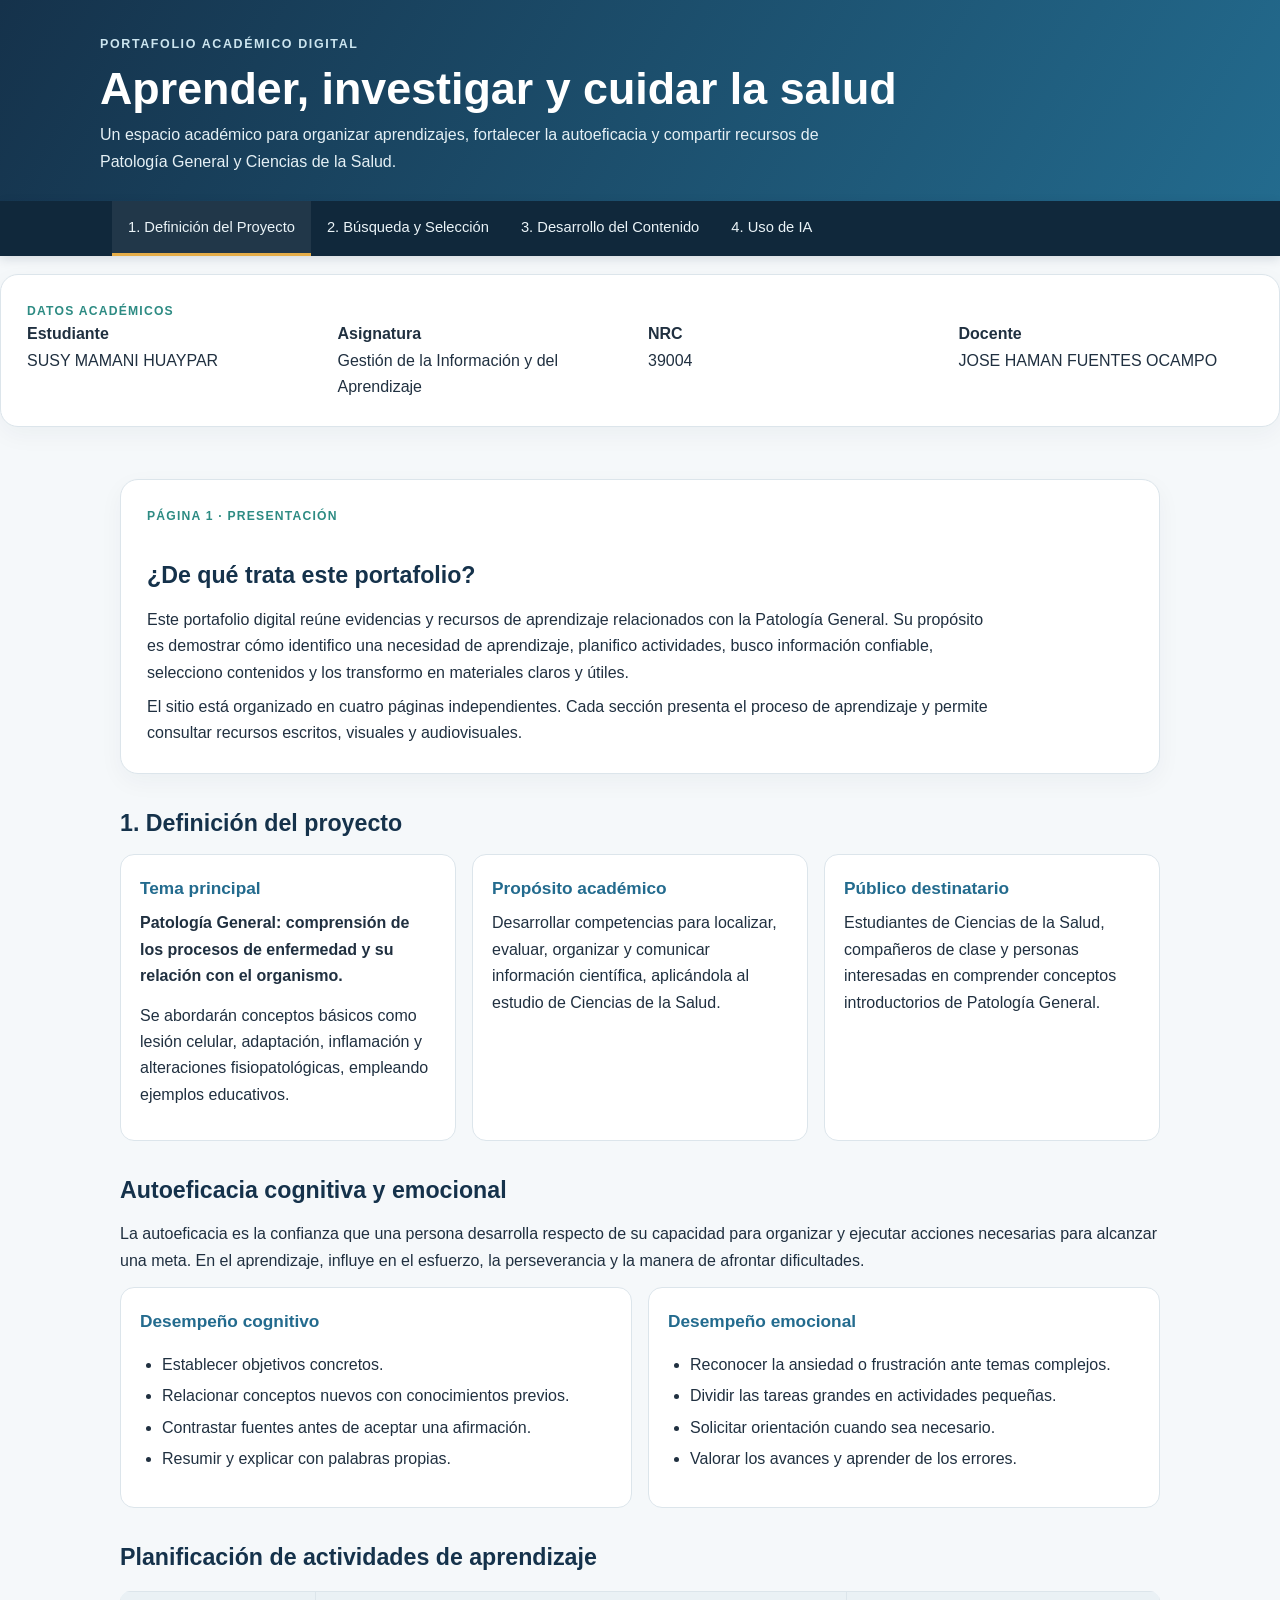
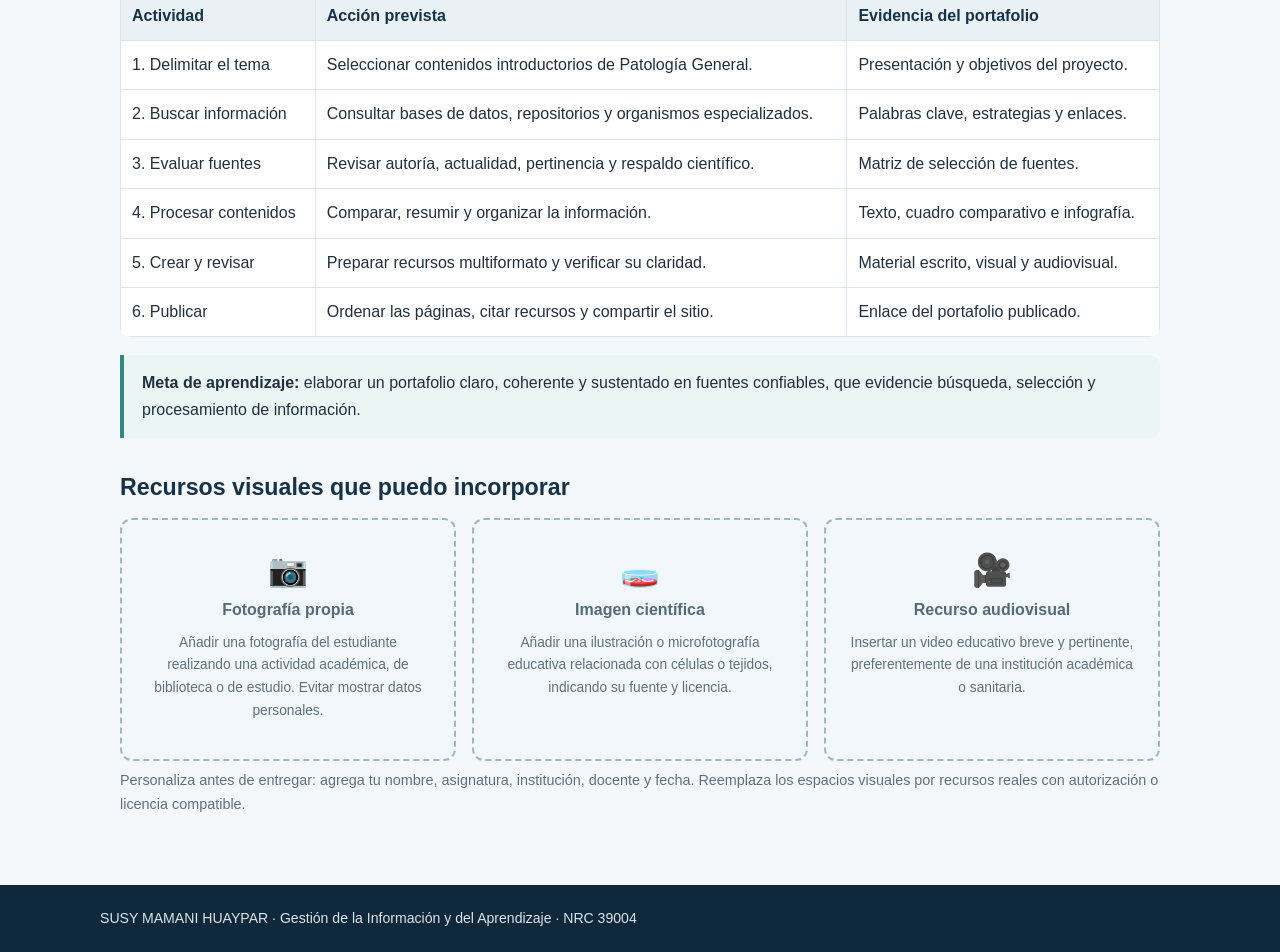
==== index.html @ 29aedaf9 "Add files via upload" ====
<!doctype html>
<html lang="es"><head><meta charset="utf-8"><meta name="viewport" content="width=device-width, initial-scale=1">
<title>Definición del Proyecto | Portafolio Digital</title><link rel="stylesheet" href="estilos.css"></head><body>
<header><div class="header-inner"><div class="kicker">Portafolio académico digital</div><h1>Aprender, investigar y cuidar la salud</h1>
<p class="subtitle">Un espacio académico para organizar aprendizajes, fortalecer la autoeficacia y compartir recursos de Patología General y Ciencias de la Salud.</p></div></header>
<nav><div class="nav-inner"><a class="active" href="index.html">1. Definición del Proyecto</a><a href="busqueda.html">2. Búsqueda y Selección</a><a href="desarrollo.html">3. Desarrollo del Contenido</a><a href="ia.html">4. Uso de IA</a></div></nav>
<section class="hero" style="margin-top:18px"><div class="eyebrow">Datos académicos</div><div class="grid"><div><strong>Estudiante</strong><br>SUSY MAMANI HUAYPAR</div><div><strong>Asignatura</strong><br>Gestión de la Información y del Aprendizaje</div><div><strong>NRC</strong><br>39004</div><div><strong>Docente</strong><br>JOSE HAMAN FUENTES OCAMPO</div></div></section>

<main>
<section class="hero"><div class="eyebrow">Página 1 · Presentación</div><h2>¿De qué trata este portafolio?</h2>
<p>Este portafolio digital reúne evidencias y recursos de aprendizaje relacionados con la Patología General. Su propósito es demostrar cómo identifico una necesidad de aprendizaje, planifico actividades, busco información confiable, selecciono contenidos y los transformo en materiales claros y útiles.</p>
<p>El sitio está organizado en cuatro páginas independientes. Cada sección presenta el proceso de aprendizaje y permite consultar recursos escritos, visuales y audiovisuales.</p></section>
<h2>1. Definición del proyecto</h2>
<div class="grid">
<div class="card"><h3>Tema principal</h3><p><strong>Patología General: comprensión de los procesos de enfermedad y su relación con el organismo.</strong></p><p>Se abordarán conceptos básicos como lesión celular, adaptación, inflamación y alteraciones fisiopatológicas, empleando ejemplos educativos.</p></div>
<div class="card"><h3>Propósito académico</h3><p>Desarrollar competencias para localizar, evaluar, organizar y comunicar información científica, aplicándola al estudio de Ciencias de la Salud.</p></div>
<div class="card"><h3>Público destinatario</h3><p>Estudiantes de Ciencias de la Salud, compañeros de clase y personas interesadas en comprender conceptos introductorios de Patología General.</p></div>
</div>
<h2>Autoeficacia cognitiva y emocional</h2>
<p>La autoeficacia es la confianza que una persona desarrolla respecto de su capacidad para organizar y ejecutar acciones necesarias para alcanzar una meta. En el aprendizaje, influye en el esfuerzo, la perseverancia y la manera de afrontar dificultades.</p>
<div class="grid">
<div class="card"><h3>Desempeño cognitivo</h3><ul><li>Establecer objetivos concretos.</li><li>Relacionar conceptos nuevos con conocimientos previos.</li><li>Contrastar fuentes antes de aceptar una afirmación.</li><li>Resumir y explicar con palabras propias.</li></ul></div>
<div class="card"><h3>Desempeño emocional</h3><ul><li>Reconocer la ansiedad o frustración ante temas complejos.</li><li>Dividir las tareas grandes en actividades pequeñas.</li><li>Solicitar orientación cuando sea necesario.</li><li>Valorar los avances y aprender de los errores.</li></ul></div>
</div>
<h2>Planificación de actividades de aprendizaje</h2>
<table><thead><tr><th>Actividad</th><th>Acción prevista</th><th>Evidencia del portafolio</th></tr></thead><tbody>
<tr><td>1. Delimitar el tema</td><td>Seleccionar contenidos introductorios de Patología General.</td><td>Presentación y objetivos del proyecto.</td></tr>
<tr><td>2. Buscar información</td><td>Consultar bases de datos, repositorios y organismos especializados.</td><td>Palabras clave, estrategias y enlaces.</td></tr>
<tr><td>3. Evaluar fuentes</td><td>Revisar autoría, actualidad, pertinencia y respaldo científico.</td><td>Matriz de selección de fuentes.</td></tr>
<tr><td>4. Procesar contenidos</td><td>Comparar, resumir y organizar la información.</td><td>Texto, cuadro comparativo e infografía.</td></tr>
<tr><td>5. Crear y revisar</td><td>Preparar recursos multiformato y verificar su claridad.</td><td>Material escrito, visual y audiovisual.</td></tr>
<tr><td>6. Publicar</td><td>Ordenar las páginas, citar recursos y compartir el sitio.</td><td>Enlace del portafolio publicado.</td></tr>
</tbody></table>
<div class="callout"><strong>Meta de aprendizaje:</strong> elaborar un portafolio claro, coherente y sustentado en fuentes confiables, que evidencie búsqueda, selección y procesamiento de información.</div>
<h2>Recursos visuales que puedo incorporar</h2>
<div class="grid">
<div class="media-placeholder"><span class="symbol">📷</span><strong>Fotografía propia</strong><p class="caption">Añadir una fotografía del estudiante realizando una actividad académica, de biblioteca o de estudio. Evitar mostrar datos personales.</p></div>
<div class="media-placeholder"><span class="symbol">🧫</span><strong>Imagen científica</strong><p class="caption">Añadir una ilustración o microfotografía educativa relacionada con células o tejidos, indicando su fuente y licencia.</p></div>
<div class="media-placeholder"><span class="symbol">🎥</span><strong>Recurso audiovisual</strong><p class="caption">Insertar un video educativo breve y pertinente, preferentemente de una institución académica o sanitaria.</p></div>
</div>
<p class="small">Personaliza antes de entregar: agrega tu nombre, asignatura, institución, docente y fecha. Reemplaza los espacios visuales por recursos reales con autorización o licencia compatible.</p>
</main><footer><div class="footer-inner">SUSY MAMANI HUAYPAR · Gestión de la Información y del Aprendizaje · NRC 39004</div></footer></body></html>
---- estilos.css ----
:root{
  --navy:#15324b; --blue:#236b8e; --teal:#2d8b83; --ink:#203040;
  --muted:#5f7180; --paper:#f5f8fa; --line:#dce5eb; --white:#fff;
  --gold:#e5ad48;
}
*{box-sizing:border-box}
body{margin:0;font-family:Arial,Helvetica,sans-serif;color:var(--ink);background:var(--paper);line-height:1.65}
header{background:linear-gradient(120deg,var(--navy),var(--blue));color:white;padding:34px 20px 26px}
.header-inner,main,.footer-inner{max-width:1080px;margin:auto}
.kicker{font-size:.78rem;letter-spacing:.13em;text-transform:uppercase;color:#cce5ef;font-weight:bold}
h1{font-size:clamp(1.9rem,4vw,2.8rem);line-height:1.15;margin:8px 0}
.subtitle{max-width:760px;color:#e5f0f5;margin:8px 0 0}
nav{background:#10283b;position:sticky;top:0;z-index:5;box-shadow:0 3px 10px #10283b22}
.nav-inner{max-width:1080px;margin:auto;display:flex;flex-wrap:wrap;padding:0 12px}
nav a{color:#eaf3f7;text-decoration:none;padding:14px 16px;font-size:.92rem;border-bottom:3px solid transparent}
nav a:hover,nav a.active{background:#ffffff12;border-bottom-color:var(--gold)}
main{padding:30px 20px 55px}
.hero{background:white;border:1px solid var(--line);border-radius:18px;padding:26px;margin-bottom:22px;box-shadow:0 8px 24px #17354a0b}
.hero p{max-width:850px;margin-bottom:0}
.eyebrow{color:var(--teal);font-weight:bold;text-transform:uppercase;letter-spacing:.1em;font-size:.76rem}
h2{color:var(--navy);font-size:1.45rem;margin:30px 0 12px}
h3{color:var(--blue);font-size:1.08rem;margin:18px 0 7px}
p{margin:8px 0 13px}
.grid{display:grid;grid-template-columns:repeat(auto-fit,minmax(230px,1fr));gap:16px}
.card{background:white;border:1px solid var(--line);border-radius:14px;padding:19px}
.card h3{margin-top:0}
.tag{display:inline-block;background:#e8f3f3;color:#17665f;border-radius:30px;padding:4px 10px;font-size:.78rem;font-weight:bold;margin:3px 4px 3px 0}
.callout{border-left:4px solid var(--teal);background:#eaf5f4;padding:15px 18px;border-radius:0 10px 10px 0;margin:18px 0}
.warning{border-left-color:var(--gold);background:#fff7e8}
ul,ol{padding-left:22px}
li{margin:5px 0}
table{border-collapse:collapse;width:100%;background:white;margin:14px 0;border-radius:10px;overflow:hidden}
th,td{border:1px solid var(--line);padding:11px;text-align:left;vertical-align:top}
th{background:#eaf1f5;color:var(--navy)}
.resource{display:flex;gap:13px;align-items:flex-start}
.resource strong{display:block;color:var(--navy)}
a{color:#176b91}
.resource a{font-weight:bold}
.media-placeholder{border:2px dashed #9eb7c5;border-radius:12px;background:#f1f7fa;padding:24px;text-align:center;color:#526c7b}
.media-placeholder .symbol{font-size:2rem;display:block}
.caption{font-size:.86rem;color:var(--muted)}
footer{background:#10283b;color:#d8e5eb;padding:22px 20px;font-size:.88rem}
footer a{color:#c4e7f1}
.small{font-size:.9rem;color:var(--muted)}
.pill{display:inline-block;border:1px solid #cbdce5;border-radius:30px;padding:5px 11px;font-size:.82rem;margin:3px}
@media(max-width:600px){nav a{padding:11px 9px;font-size:.82rem}.hero{padding:20px}main{padding:20px 14px 40px}th,td{padding:8px;font-size:.9rem}}
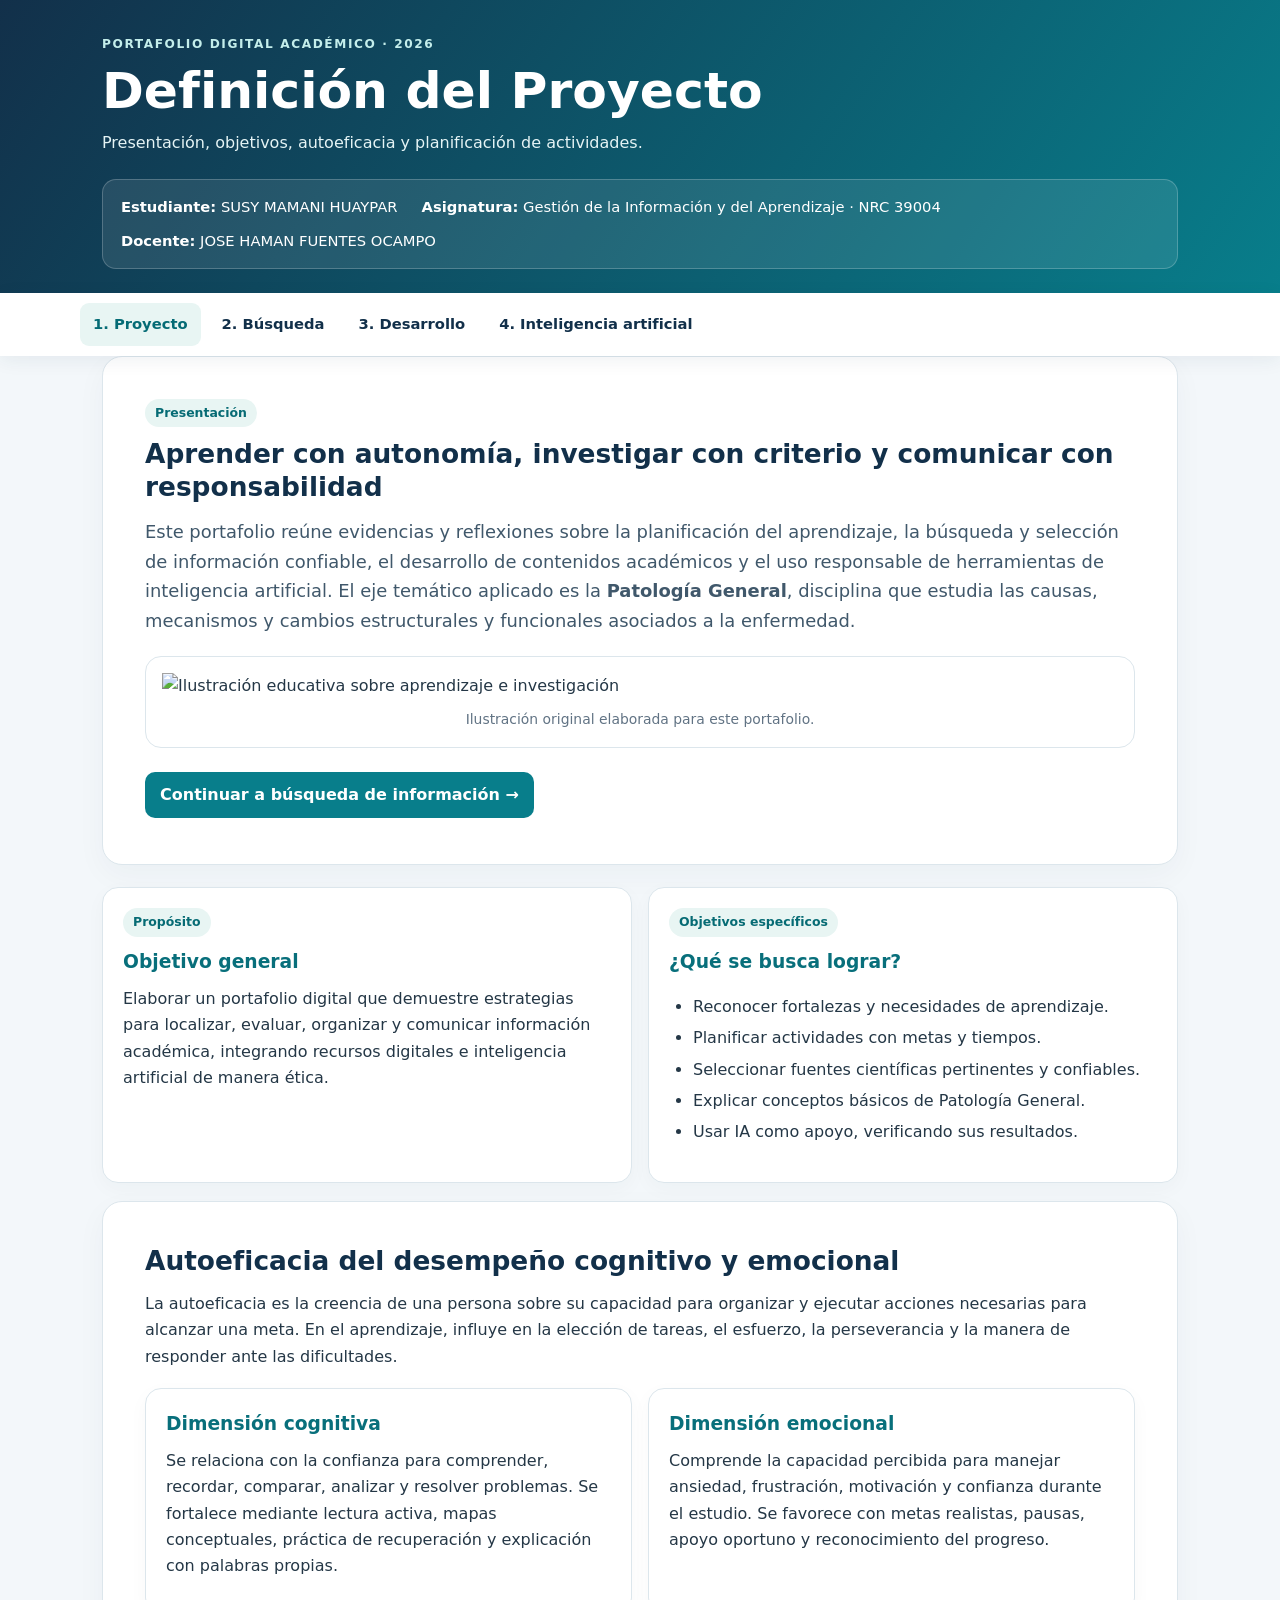
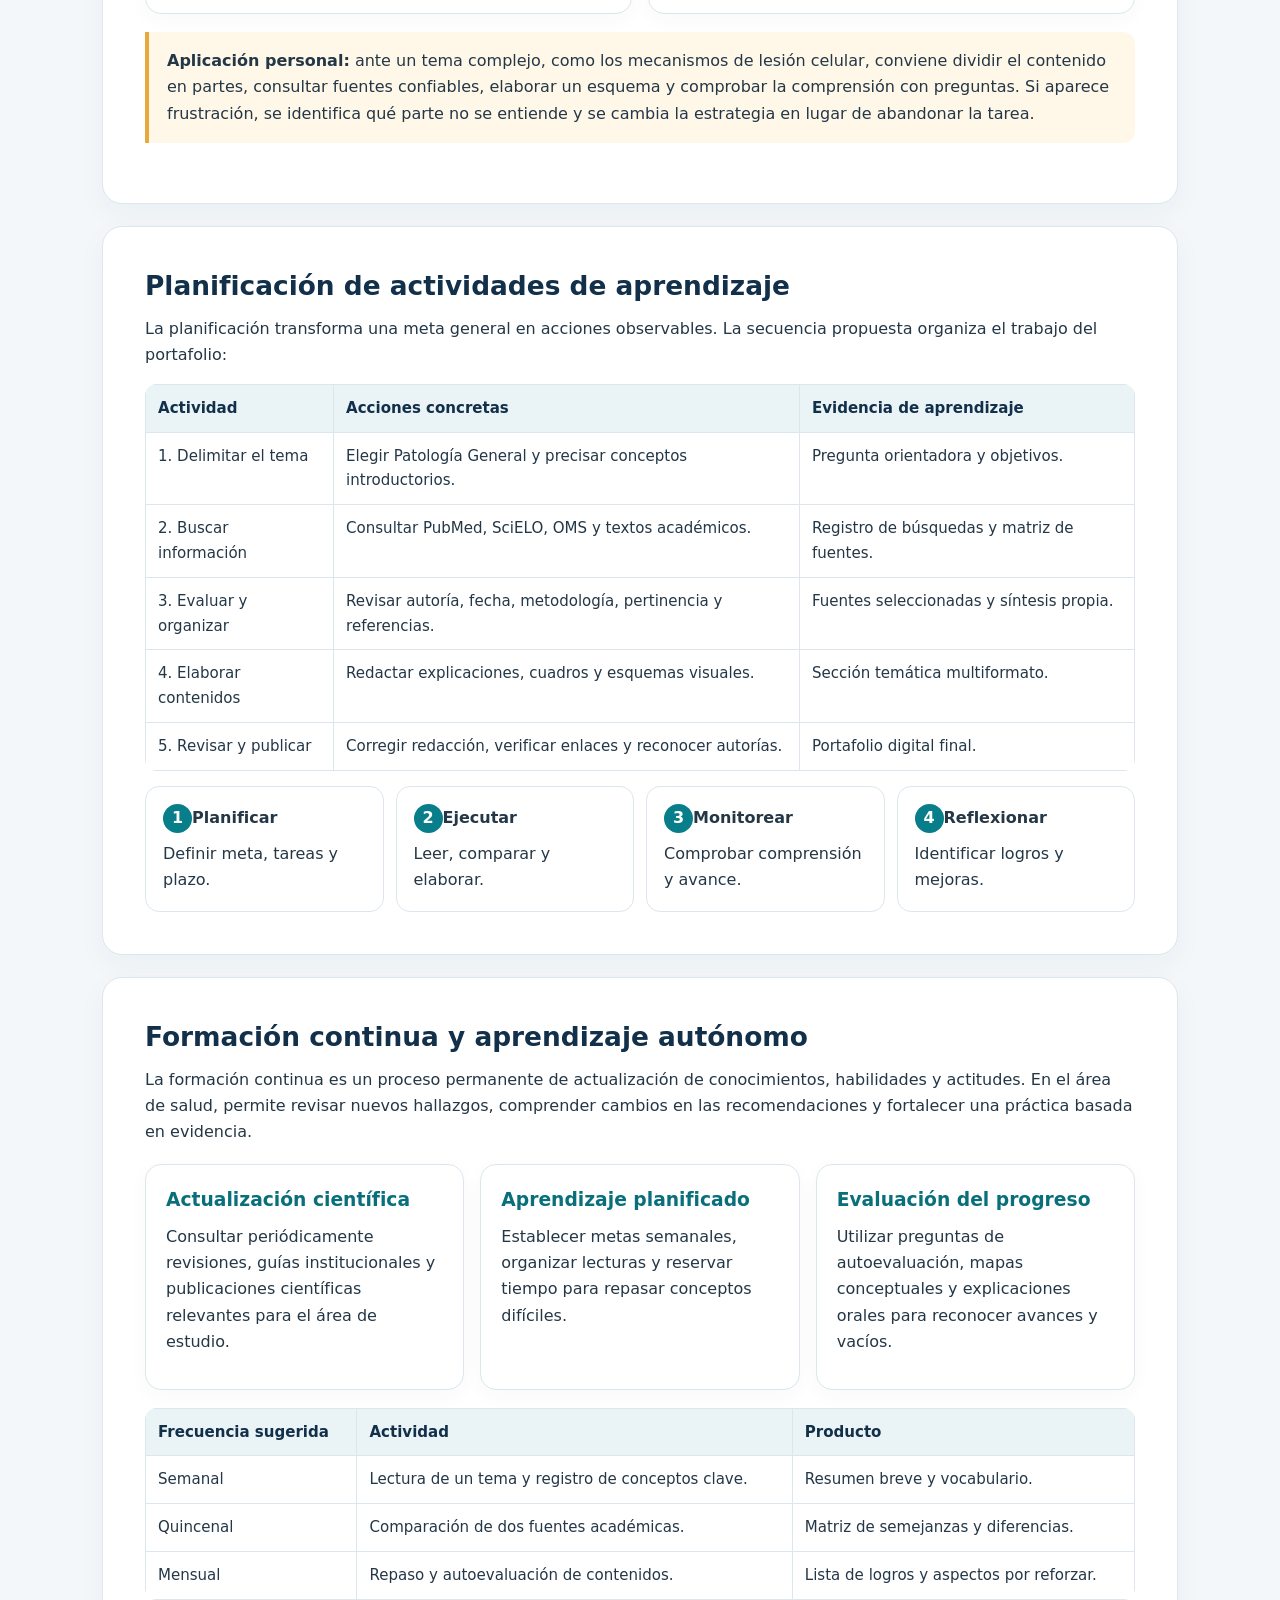
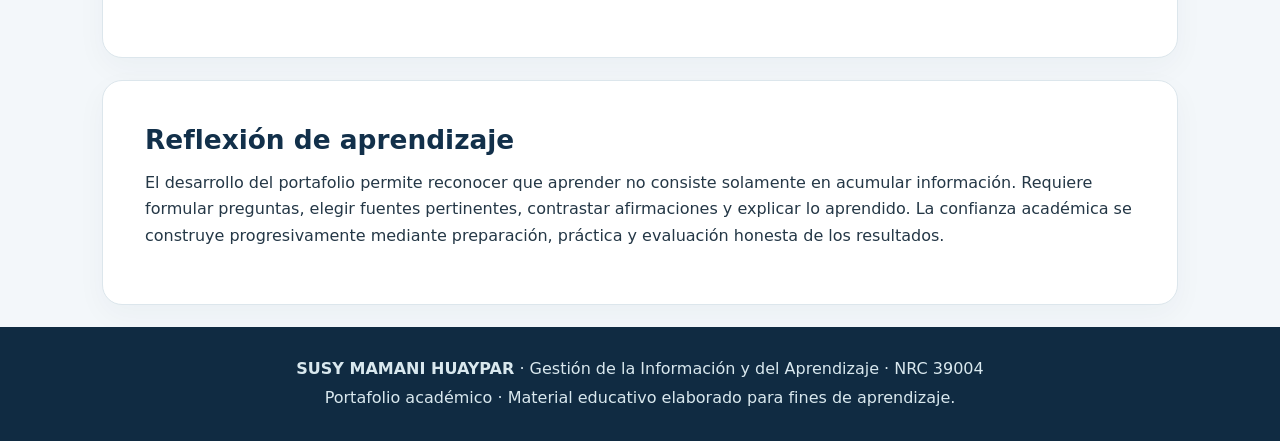
==== commit 43bc36bb: "Add files via upload" ====
--- a/index.html
+++ b/index.html
@@ -1,42 +1,40 @@
-<!doctype html>
-<html lang="es"><head><meta charset="utf-8"><meta name="viewport" content="width=device-width, initial-scale=1">
-<title>Definición del Proyecto | Portafolio Digital</title><link rel="stylesheet" href="estilos.css"></head><body>
-<header><div class="header-inner"><div class="kicker">Portafolio académico digital</div><h1>Aprender, investigar y cuidar la salud</h1>
-<p class="subtitle">Un espacio académico para organizar aprendizajes, fortalecer la autoeficacia y compartir recursos de Patología General y Ciencias de la Salud.</p></div></header>
-<nav><div class="nav-inner"><a class="active" href="index.html">1. Definición del Proyecto</a><a href="busqueda.html">2. Búsqueda y Selección</a><a href="desarrollo.html">3. Desarrollo del Contenido</a><a href="ia.html">4. Uso de IA</a></div></nav>
-<section class="hero" style="margin-top:18px"><div class="eyebrow">Datos académicos</div><div class="grid"><div><strong>Estudiante</strong><br>SUSY MAMANI HUAYPAR</div><div><strong>Asignatura</strong><br>Gestión de la Información y del Aprendizaje</div><div><strong>NRC</strong><br>39004</div><div><strong>Docente</strong><br>JOSE HAMAN FUENTES OCAMPO</div></div></section>
-
-<main>
-<section class="hero"><div class="eyebrow">Página 1 · Presentación</div><h2>¿De qué trata este portafolio?</h2>
-<p>Este portafolio digital reúne evidencias y recursos de aprendizaje relacionados con la Patología General. Su propósito es demostrar cómo identifico una necesidad de aprendizaje, planifico actividades, busco información confiable, selecciono contenidos y los transformo en materiales claros y útiles.</p>
-<p>El sitio está organizado en cuatro páginas independientes. Cada sección presenta el proceso de aprendizaje y permite consultar recursos escritos, visuales y audiovisuales.</p></section>
-<h2>1. Definición del proyecto</h2>
+<!doctype html><html lang="es"><head><meta charset="utf-8"><meta name="viewport" content="width=device-width, initial-scale=1"><meta name="description" content="Portafolio digital académico de Susy Mamani Huaypar"><title>Definición del Proyecto | Portafolio de Susy Mamani</title><link rel="stylesheet" href="estilos.css"></head><body>
+<header><div class="wrap"><div class="kicker">Portafolio digital académico · 2026</div><h1>Definición del Proyecto</h1><p>Presentación, objetivos, autoeficacia y planificación de actividades.</p><div class="identity"><span><b>Estudiante:</b> SUSY MAMANI HUAYPAR</span><span><b>Asignatura:</b> Gestión de la Información y del Aprendizaje · NRC 39004</span><span><b>Docente:</b> JOSE HAMAN FUENTES OCAMPO</span></div></div></header>
+<nav><div class="wrap navinner">
+<a href="index.html" class="active">1. Proyecto</a>
+<a href="busqueda.html" class="">2. Búsqueda</a>
+<a href="desarrollo.html" class="">3. Desarrollo</a>
+<a href="ia.html" class="">4. Inteligencia artificial</a>
+</div></nav><main class="wrap">
+<section class="hero"><span class="tag">Presentación</span><h2>Aprender con autonomía, investigar con criterio y comunicar con responsabilidad</h2>
+<p class="lead">Este portafolio reúne evidencias y reflexiones sobre la planificación del aprendizaje, la búsqueda y selección de información confiable, el desarrollo de contenidos académicos y el uso responsable de herramientas de inteligencia artificial. El eje temático aplicado es la <b>Patología General</b>, disciplina que estudia las causas, mecanismos y cambios estructurales y funcionales asociados a la enfermedad.</p>
+<figure><img src="assets/portada.svg" alt="Ilustración educativa sobre aprendizaje e investigación"><figcaption>Ilustración original elaborada para este portafolio.</figcaption></figure>
+<a class="btn" href="busqueda.html">Continuar a búsqueda de información →</a></section>
 <div class="grid">
-<div class="card"><h3>Tema principal</h3><p><strong>Patología General: comprensión de los procesos de enfermedad y su relación con el organismo.</strong></p><p>Se abordarán conceptos básicos como lesión celular, adaptación, inflamación y alteraciones fisiopatológicas, empleando ejemplos educativos.</p></div>
-<div class="card"><h3>Propósito académico</h3><p>Desarrollar competencias para localizar, evaluar, organizar y comunicar información científica, aplicándola al estudio de Ciencias de la Salud.</p></div>
-<div class="card"><h3>Público destinatario</h3><p>Estudiantes de Ciencias de la Salud, compañeros de clase y personas interesadas en comprender conceptos introductorios de Patología General.</p></div>
+<article class="card"><span class="tag">Propósito</span><h3>Objetivo general</h3><p>Elaborar un portafolio digital que demuestre estrategias para localizar, evaluar, organizar y comunicar información académica, integrando recursos digitales e inteligencia artificial de manera ética.</p></article>
+<article class="card"><span class="tag">Objetivos específicos</span><h3>¿Qué se busca lograr?</h3><ul><li>Reconocer fortalezas y necesidades de aprendizaje.</li><li>Planificar actividades con metas y tiempos.</li><li>Seleccionar fuentes científicas pertinentes y confiables.</li><li>Explicar conceptos básicos de Patología General.</li><li>Usar IA como apoyo, verificando sus resultados.</li></ul></article>
 </div>
-<h2>Autoeficacia cognitiva y emocional</h2>
-<p>La autoeficacia es la confianza que una persona desarrolla respecto de su capacidad para organizar y ejecutar acciones necesarias para alcanzar una meta. En el aprendizaje, influye en el esfuerzo, la perseverancia y la manera de afrontar dificultades.</p>
+<section class="hero"><h2>Autoeficacia del desempeño cognitivo y emocional</h2>
+<p>La autoeficacia es la creencia de una persona sobre su capacidad para organizar y ejecutar acciones necesarias para alcanzar una meta. En el aprendizaje, influye en la elección de tareas, el esfuerzo, la perseverancia y la manera de responder ante las dificultades.</p>
+<div class="grid"><article class="card"><h3>Dimensión cognitiva</h3><p>Se relaciona con la confianza para comprender, recordar, comparar, analizar y resolver problemas. Se fortalece mediante lectura activa, mapas conceptuales, práctica de recuperación y explicación con palabras propias.</p></article><article class="card"><h3>Dimensión emocional</h3><p>Comprende la capacidad percibida para manejar ansiedad, frustración, motivación y confianza durante el estudio. Se favorece con metas realistas, pausas, apoyo oportuno y reconocimiento del progreso.</p></article></div>
+<div class="callout"><b>Aplicación personal:</b> ante un tema complejo, como los mecanismos de lesión celular, conviene dividir el contenido en partes, consultar fuentes confiables, elaborar un esquema y comprobar la comprensión con preguntas. Si aparece frustración, se identifica qué parte no se entiende y se cambia la estrategia en lugar de abandonar la tarea.</div></section>
+<section class="hero"><h2>Planificación de actividades de aprendizaje</h2><p>La planificación transforma una meta general en acciones observables. La secuencia propuesta organiza el trabajo del portafolio:</p>
+<table><thead><tr><th>Actividad</th><th>Acciones concretas</th><th>Evidencia de aprendizaje</th></tr></thead><tbody>
+<tr><td>1. Delimitar el tema</td><td>Elegir Patología General y precisar conceptos introductorios.</td><td>Pregunta orientadora y objetivos.</td></tr>
+<tr><td>2. Buscar información</td><td>Consultar PubMed, SciELO, OMS y textos académicos.</td><td>Registro de búsquedas y matriz de fuentes.</td></tr>
+<tr><td>3. Evaluar y organizar</td><td>Revisar autoría, fecha, metodología, pertinencia y referencias.</td><td>Fuentes seleccionadas y síntesis propia.</td></tr>
+<tr><td>4. Elaborar contenidos</td><td>Redactar explicaciones, cuadros y esquemas visuales.</td><td>Sección temática multiformato.</td></tr>
+<tr><td>5. Revisar y publicar</td><td>Corregir redacción, verificar enlaces y reconocer autorías.</td><td>Portafolio digital final.</td></tr>
+</tbody></table>
+<div class="steps"><div class="step"><b>Planificar</b><br>Definir meta, tareas y plazo.</div><div class="step"><b>Ejecutar</b><br>Leer, comparar y elaborar.</div><div class="step"><b>Monitorear</b><br>Comprobar comprensión y avance.</div><div class="step"><b>Reflexionar</b><br>Identificar logros y mejoras.</div></div></section>
+<section class="hero"><h2>Formación continua y aprendizaje autónomo</h2>
+<p>La formación continua es un proceso permanente de actualización de conocimientos, habilidades y actitudes. En el área de salud, permite revisar nuevos hallazgos, comprender cambios en las recomendaciones y fortalecer una práctica basada en evidencia.</p>
 <div class="grid">
-<div class="card"><h3>Desempeño cognitivo</h3><ul><li>Establecer objetivos concretos.</li><li>Relacionar conceptos nuevos con conocimientos previos.</li><li>Contrastar fuentes antes de aceptar una afirmación.</li><li>Resumir y explicar con palabras propias.</li></ul></div>
-<div class="card"><h3>Desempeño emocional</h3><ul><li>Reconocer la ansiedad o frustración ante temas complejos.</li><li>Dividir las tareas grandes en actividades pequeñas.</li><li>Solicitar orientación cuando sea necesario.</li><li>Valorar los avances y aprender de los errores.</li></ul></div>
+<article class="card"><h3>Actualización científica</h3><p>Consultar periódicamente revisiones, guías institucionales y publicaciones científicas relevantes para el área de estudio.</p></article>
+<article class="card"><h3>Aprendizaje planificado</h3><p>Establecer metas semanales, organizar lecturas y reservar tiempo para repasar conceptos difíciles.</p></article>
+<article class="card"><h3>Evaluación del progreso</h3><p>Utilizar preguntas de autoevaluación, mapas conceptuales y explicaciones orales para reconocer avances y vacíos.</p></article>
 </div>
-<h2>Planificación de actividades de aprendizaje</h2>
-<table><thead><tr><th>Actividad</th><th>Acción prevista</th><th>Evidencia del portafolio</th></tr></thead><tbody>
-<tr><td>1. Delimitar el tema</td><td>Seleccionar contenidos introductorios de Patología General.</td><td>Presentación y objetivos del proyecto.</td></tr>
-<tr><td>2. Buscar información</td><td>Consultar bases de datos, repositorios y organismos especializados.</td><td>Palabras clave, estrategias y enlaces.</td></tr>
-<tr><td>3. Evaluar fuentes</td><td>Revisar autoría, actualidad, pertinencia y respaldo científico.</td><td>Matriz de selección de fuentes.</td></tr>
-<tr><td>4. Procesar contenidos</td><td>Comparar, resumir y organizar la información.</td><td>Texto, cuadro comparativo e infografía.</td></tr>
-<tr><td>5. Crear y revisar</td><td>Preparar recursos multiformato y verificar su claridad.</td><td>Material escrito, visual y audiovisual.</td></tr>
-<tr><td>6. Publicar</td><td>Ordenar las páginas, citar recursos y compartir el sitio.</td><td>Enlace del portafolio publicado.</td></tr>
-</tbody></table>
-<div class="callout"><strong>Meta de aprendizaje:</strong> elaborar un portafolio claro, coherente y sustentado en fuentes confiables, que evidencie búsqueda, selección y procesamiento de información.</div>
-<h2>Recursos visuales que puedo incorporar</h2>
-<div class="grid">
-<div class="media-placeholder"><span class="symbol">📷</span><strong>Fotografía propia</strong><p class="caption">Añadir una fotografía del estudiante realizando una actividad académica, de biblioteca o de estudio. Evitar mostrar datos personales.</p></div>
-<div class="media-placeholder"><span class="symbol">🧫</span><strong>Imagen científica</strong><p class="caption">Añadir una ilustración o microfotografía educativa relacionada con células o tejidos, indicando su fuente y licencia.</p></div>
-<div class="media-placeholder"><span class="symbol">🎥</span><strong>Recurso audiovisual</strong><p class="caption">Insertar un video educativo breve y pertinente, preferentemente de una institución académica o sanitaria.</p></div>
-</div>
-<p class="small">Personaliza antes de entregar: agrega tu nombre, asignatura, institución, docente y fecha. Reemplaza los espacios visuales por recursos reales con autorización o licencia compatible.</p>
-</main><footer><div class="footer-inner">SUSY MAMANI HUAYPAR · Gestión de la Información y del Aprendizaje · NRC 39004</div></footer></body></html>+<table><tr><th>Frecuencia sugerida</th><th>Actividad</th><th>Producto</th></tr><tr><td>Semanal</td><td>Lectura de un tema y registro de conceptos clave.</td><td>Resumen breve y vocabulario.</td></tr><tr><td>Quincenal</td><td>Comparación de dos fuentes académicas.</td><td>Matriz de semejanzas y diferencias.</td></tr><tr><td>Mensual</td><td>Repaso y autoevaluación de contenidos.</td><td>Lista de logros y aspectos por reforzar.</td></tr></table>
+</section>
+<section class="hero"><h2>Reflexión de aprendizaje</h2><p>El desarrollo del portafolio permite reconocer que aprender no consiste solamente en acumular información. Requiere formular preguntas, elegir fuentes pertinentes, contrastar afirmaciones y explicar lo aprendido. La confianza académica se construye progresivamente mediante preparación, práctica y evaluación honesta de los resultados.</p></section>
+</main><footer><div class="wrap"><p><b>SUSY MAMANI HUAYPAR</b> · Gestión de la Información y del Aprendizaje · NRC 39004</p><p>Portafolio académico · Material educativo elaborado para fines de aprendizaje.</p></div></footer></body></html>
--- a/estilos.css
+++ b/estilos.css
@@ -1,47 +1,32 @@
 
-:root{
-  --navy:#15324b; --blue:#236b8e; --teal:#2d8b83; --ink:#203040;
-  --muted:#5f7180; --paper:#f5f8fa; --line:#dce5eb; --white:#fff;
-  --gold:#e5ad48;
-}
-*{box-sizing:border-box}
-body{margin:0;font-family:Arial,Helvetica,sans-serif;color:var(--ink);background:var(--paper);line-height:1.65}
-header{background:linear-gradient(120deg,var(--navy),var(--blue));color:white;padding:34px 20px 26px}
-.header-inner,main,.footer-inner{max-width:1080px;margin:auto}
-.kicker{font-size:.78rem;letter-spacing:.13em;text-transform:uppercase;color:#cce5ef;font-weight:bold}
-h1{font-size:clamp(1.9rem,4vw,2.8rem);line-height:1.15;margin:8px 0}
-.subtitle{max-width:760px;color:#e5f0f5;margin:8px 0 0}
-nav{background:#10283b;position:sticky;top:0;z-index:5;box-shadow:0 3px 10px #10283b22}
-.nav-inner{max-width:1080px;margin:auto;display:flex;flex-wrap:wrap;padding:0 12px}
-nav a{color:#eaf3f7;text-decoration:none;padding:14px 16px;font-size:.92rem;border-bottom:3px solid transparent}
-nav a:hover,nav a.active{background:#ffffff12;border-bottom-color:var(--gold)}
-main{padding:30px 20px 55px}
-.hero{background:white;border:1px solid var(--line);border-radius:18px;padding:26px;margin-bottom:22px;box-shadow:0 8px 24px #17354a0b}
-.hero p{max-width:850px;margin-bottom:0}
-.eyebrow{color:var(--teal);font-weight:bold;text-transform:uppercase;letter-spacing:.1em;font-size:.76rem}
-h2{color:var(--navy);font-size:1.45rem;margin:30px 0 12px}
-h3{color:var(--blue);font-size:1.08rem;margin:18px 0 7px}
-p{margin:8px 0 13px}
-.grid{display:grid;grid-template-columns:repeat(auto-fit,minmax(230px,1fr));gap:16px}
-.card{background:white;border:1px solid var(--line);border-radius:14px;padding:19px}
-.card h3{margin-top:0}
-.tag{display:inline-block;background:#e8f3f3;color:#17665f;border-radius:30px;padding:4px 10px;font-size:.78rem;font-weight:bold;margin:3px 4px 3px 0}
-.callout{border-left:4px solid var(--teal);background:#eaf5f4;padding:15px 18px;border-radius:0 10px 10px 0;margin:18px 0}
-.warning{border-left-color:var(--gold);background:#fff7e8}
-ul,ol{padding-left:22px}
-li{margin:5px 0}
-table{border-collapse:collapse;width:100%;background:white;margin:14px 0;border-radius:10px;overflow:hidden}
-th,td{border:1px solid var(--line);padding:11px;text-align:left;vertical-align:top}
-th{background:#eaf1f5;color:var(--navy)}
-.resource{display:flex;gap:13px;align-items:flex-start}
-.resource strong{display:block;color:var(--navy)}
-a{color:#176b91}
-.resource a{font-weight:bold}
-.media-placeholder{border:2px dashed #9eb7c5;border-radius:12px;background:#f1f7fa;padding:24px;text-align:center;color:#526c7b}
-.media-placeholder .symbol{font-size:2rem;display:block}
-.caption{font-size:.86rem;color:var(--muted)}
-footer{background:#10283b;color:#d8e5eb;padding:22px 20px;font-size:.88rem}
-footer a{color:#c4e7f1}
-.small{font-size:.9rem;color:var(--muted)}
-.pill{display:inline-block;border:1px solid #cbdce5;border-radius:30px;padding:5px 11px;font-size:.82rem;margin:3px}
-@media(max-width:600px){nav a{padding:11px 9px;font-size:.82rem}.hero{padding:20px}main{padding:20px 14px 40px}th,td{padding:8px;font-size:.9rem}}
+:root{--navy:#12304a;--teal:#087e8b;--mint:#e8f5f3;--gold:#e7a83e;--ink:#243746;--muted:#617384;--paper:#fff;--bg:#f3f7fa;--line:#dce6ec}
+*{box-sizing:border-box}html{scroll-behavior:smooth}body{margin:0;background:var(--bg);color:var(--ink);font:16px/1.65 system-ui,-apple-system,"Segoe UI",Arial,sans-serif}
+a{color:#087e8b;text-decoration:none}a:hover{text-decoration:underline}.wrap{max-width:1120px;margin:auto;padding:0 22px}
+header{background:linear-gradient(125deg,#12304a,#087e8b);color:white;padding:34px 0 24px}
+.kicker{text-transform:uppercase;letter-spacing:.13em;font-size:.76rem;font-weight:800;color:#c4eeeb}
+h1{font-size:clamp(2rem,4vw,3.15rem);line-height:1.1;margin:9px 0 12px;color:white}
+header p{max-width:760px;color:#e5f4f5;margin:0}
+.identity{display:flex;flex-wrap:wrap;gap:10px 24px;margin-top:22px;padding:15px 18px;background:#ffffff18;border:1px solid #ffffff35;border-radius:14px}
+.identity span{font-size:.92rem}.identity b{color:#fff}
+nav{background:#fff;box-shadow:0 4px 18px #16334b12;position:sticky;top:0;z-index:10}
+.navinner{display:flex;gap:8px;align-items:center;flex-wrap:wrap;padding:10px 0}
+nav a{padding:9px 13px;border-radius:9px;font-weight:700;font-size:.92rem;color:var(--navy)}
+nav a.active,nav a:hover{background:var(--mint);color:#056b75;text-decoration:none}
+main{padding:32px 0 54px}.hero{background:white;border:1px solid var(--line);border-radius:20px;padding:clamp(22px,4vw,42px);box-shadow:0 10px 30px #12304a0a;margin-bottom:22px}
+h2{color:var(--navy);font-size:1.65rem;line-height:1.25;margin:0 0 14px}h3{color:#086f7b;margin:24px 0 8px;font-size:1.17rem}
+p{margin:8px 0 13px}.lead{font-size:1.12rem;color:#40586b}
+.grid{display:grid;grid-template-columns:repeat(auto-fit,minmax(230px,1fr));gap:16px;margin:18px 0}
+.card{background:#fff;border:1px solid var(--line);border-radius:16px;padding:20px;box-shadow:0 6px 20px #12304a08}
+.card h3{margin:0 0 8px}.tag{display:inline-block;background:var(--mint);color:#066b74;padding:4px 10px;border-radius:999px;font-size:.78rem;font-weight:800;margin-bottom:10px}
+.callout{border-left:4px solid var(--gold);background:#fff8e9;padding:16px 18px;border-radius:0 12px 12px 0;margin:18px 0}
+figure{margin:20px 0;background:white;border:1px solid var(--line);border-radius:16px;padding:16px}
+figure img{display:block;max-width:100%;height:auto;margin:auto}figcaption{font-size:.87rem;color:var(--muted);text-align:center;margin-top:9px}
+table{width:100%;border-collapse:collapse;margin:15px 0;background:#fff;border-radius:12px;overflow:hidden;font-size:.94rem}
+th,td{border:1px solid var(--line);padding:11px 12px;text-align:left;vertical-align:top}th{background:#eaf3f6;color:var(--navy)}
+ul,ol{padding-left:24px}li{margin:5px 0}
+.steps{counter-reset:step;display:grid;grid-template-columns:repeat(auto-fit,minmax(190px,1fr));gap:12px}
+.step{background:white;border:1px solid var(--line);border-radius:14px;padding:17px}.step:before{counter-increment:step;content:counter(step);display:inline-grid;place-items:center;width:29px;height:29px;border-radius:50%;background:var(--teal);color:white;font-weight:800;margin-bottom:8px}
+.btn{display:inline-block;background:var(--teal);color:white;padding:10px 15px;border-radius:10px;font-weight:700;margin:4px 7px 4px 0}.btn:hover{background:var(--navy);text-decoration:none}
+.small{font-size:.9rem;color:var(--muted)}.refs li{overflow-wrap:anywhere;margin:10px 0}
+footer{background:#102b42;color:#d9e8ee;padding:26px 0;text-align:center}footer p{margin:3px}
+@media(max-width:650px){.wrap{padding:0 15px}.identity{display:grid;gap:5px}nav{position:static}.navinner{gap:3px}nav a{font-size:.83rem;padding:8px}.hero{border-radius:14px}}
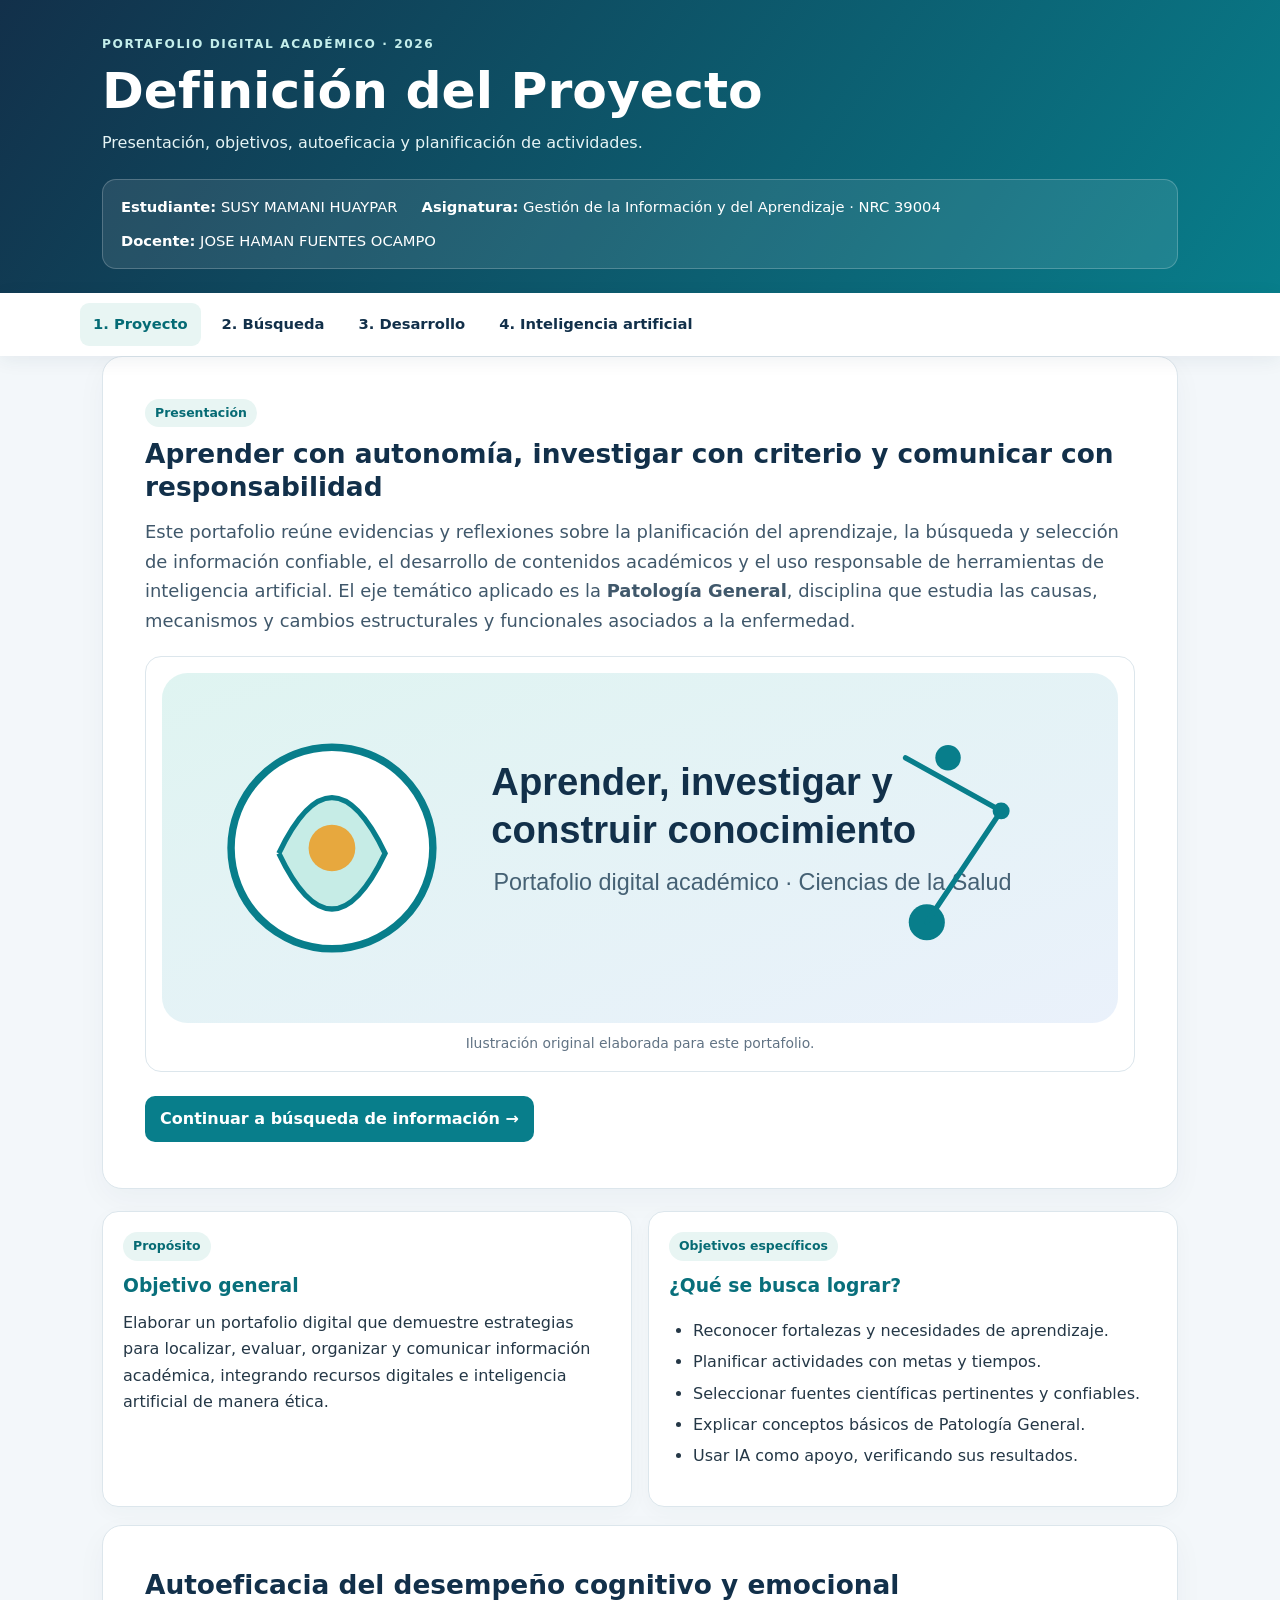
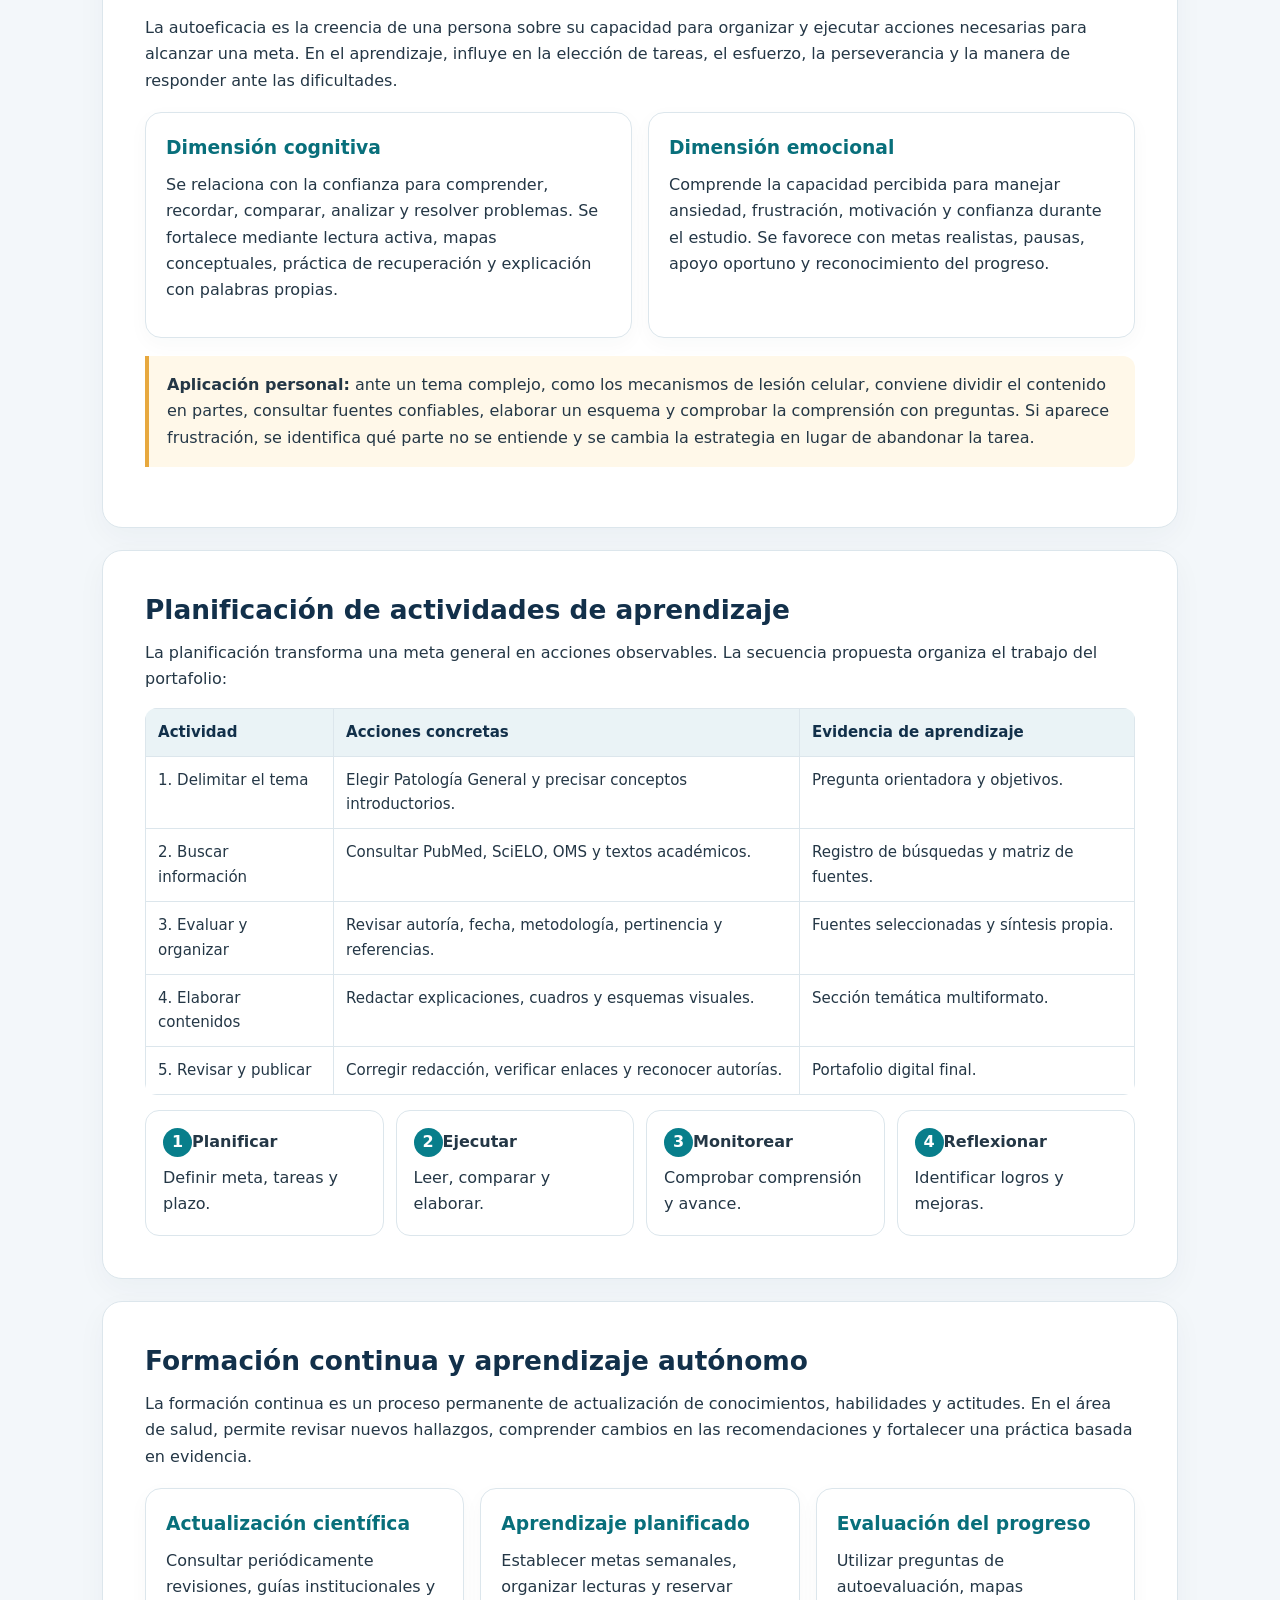
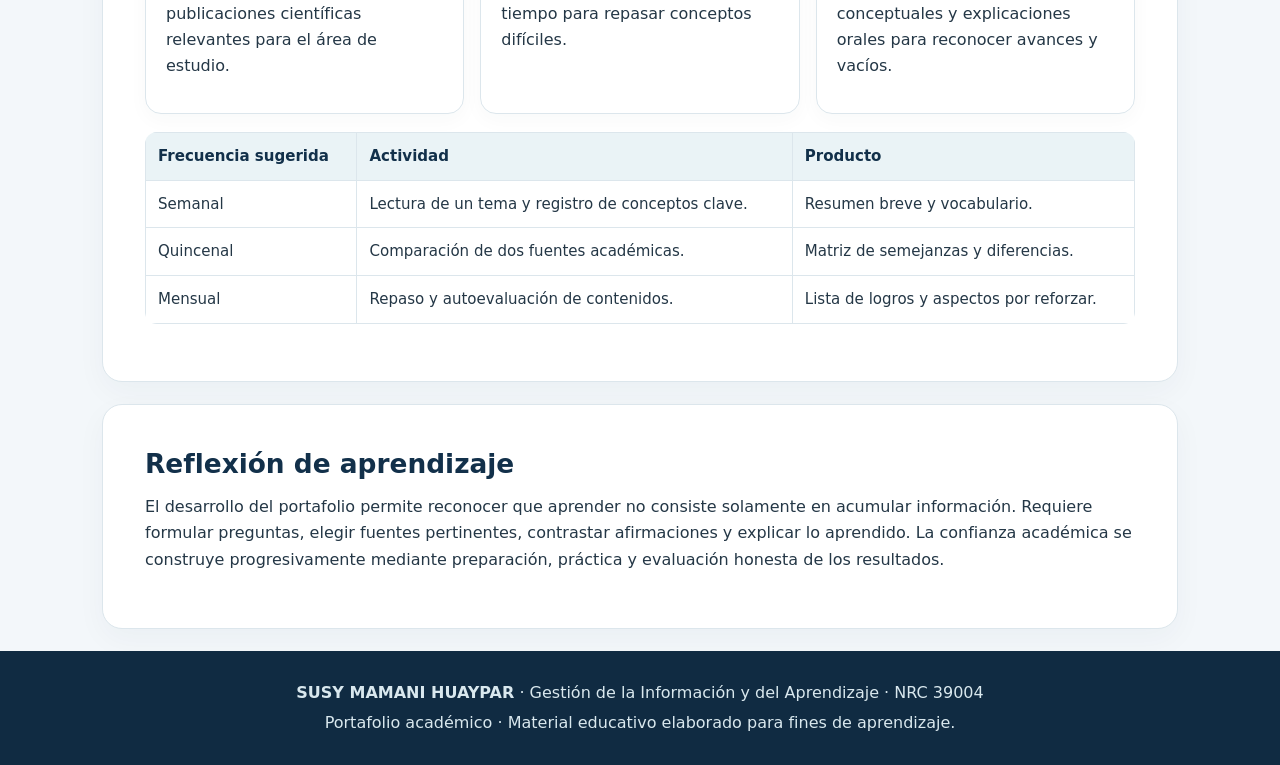
==== commit 771bc159: "Update index.html" ====
--- a/index.html
+++ b/index.html
@@ -8,7 +8,7 @@
 </div></nav><main class="wrap">
 <section class="hero"><span class="tag">Presentación</span><h2>Aprender con autonomía, investigar con criterio y comunicar con responsabilidad</h2>
 <p class="lead">Este portafolio reúne evidencias y reflexiones sobre la planificación del aprendizaje, la búsqueda y selección de información confiable, el desarrollo de contenidos académicos y el uso responsable de herramientas de inteligencia artificial. El eje temático aplicado es la <b>Patología General</b>, disciplina que estudia las causas, mecanismos y cambios estructurales y funcionales asociados a la enfermedad.</p>
-<figure><img src="assets/portada.svg" alt="Ilustración educativa sobre aprendizaje e investigación"><figcaption>Ilustración original elaborada para este portafolio.</figcaption></figure>
+<figure><img src="portada.svg" alt="Ilustración educativa sobre aprendizaje e investigación"><figcaption>Ilustración original elaborada para este portafolio.</figcaption></figure>
 <a class="btn" href="busqueda.html">Continuar a búsqueda de información →</a></section>
 <div class="grid">
 <article class="card"><span class="tag">Propósito</span><h3>Objetivo general</h3><p>Elaborar un portafolio digital que demuestre estrategias para localizar, evaluar, organizar y comunicar información académica, integrando recursos digitales e inteligencia artificial de manera ética.</p></article>
@@ -37,4 +37,4 @@
 <table><tr><th>Frecuencia sugerida</th><th>Actividad</th><th>Producto</th></tr><tr><td>Semanal</td><td>Lectura de un tema y registro de conceptos clave.</td><td>Resumen breve y vocabulario.</td></tr><tr><td>Quincenal</td><td>Comparación de dos fuentes académicas.</td><td>Matriz de semejanzas y diferencias.</td></tr><tr><td>Mensual</td><td>Repaso y autoevaluación de contenidos.</td><td>Lista de logros y aspectos por reforzar.</td></tr></table>
 </section>
 <section class="hero"><h2>Reflexión de aprendizaje</h2><p>El desarrollo del portafolio permite reconocer que aprender no consiste solamente en acumular información. Requiere formular preguntas, elegir fuentes pertinentes, contrastar afirmaciones y explicar lo aprendido. La confianza académica se construye progresivamente mediante preparación, práctica y evaluación honesta de los resultados.</p></section>
-</main><footer><div class="wrap"><p><b>SUSY MAMANI HUAYPAR</b> · Gestión de la Información y del Aprendizaje · NRC 39004</p><p>Portafolio académico · Material educativo elaborado para fines de aprendizaje.</p></div></footer></body></html>+</main><footer><div class="wrap"><p><b>SUSY MAMANI HUAYPAR</b> · Gestión de la Información y del Aprendizaje · NRC 39004</p><p>Portafolio académico · Material educativo elaborado para fines de aprendizaje.</p></div></footer></body></html>
